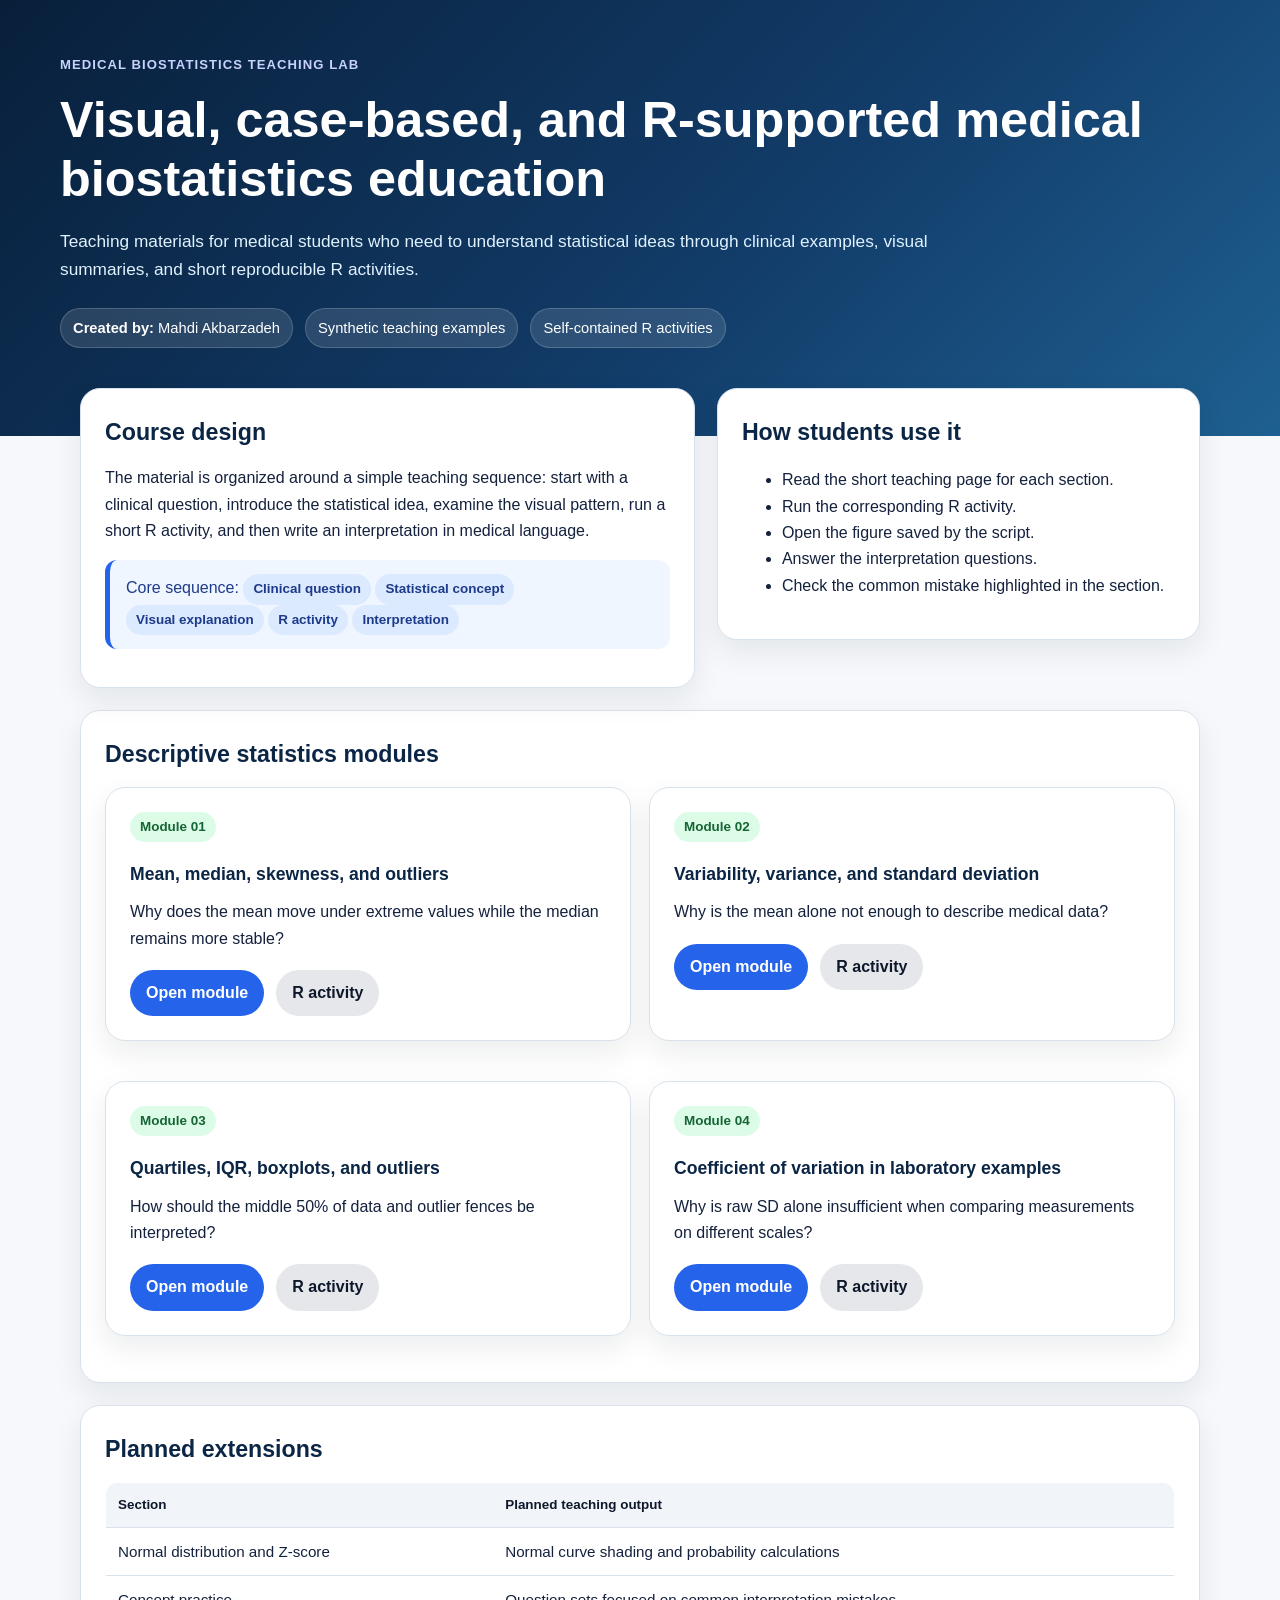
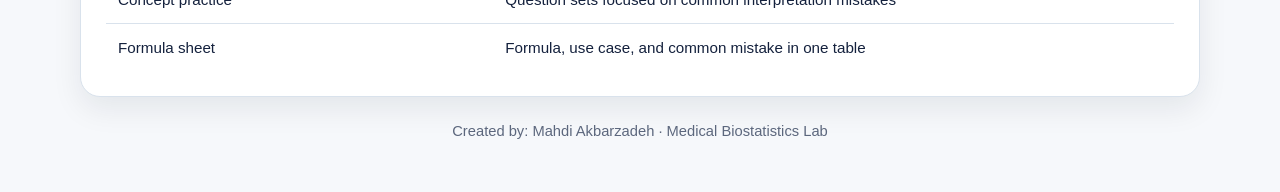
==== index.html @ 4bde13b7 "Initial medical biostatistics teaching lab" ====
<!doctype html>
<html lang="en">
<head>
  <meta charset="utf-8">
  <title>Medical Biostatistics Lab</title>
  <meta name="viewport" content="width=device-width, initial-scale=1">
  <link rel="stylesheet" href="assets/css/style.css">
</head>
<body>
  <header class="hero">
    <div class="hero-inner">
      <div class="eyebrow">Medical Biostatistics Teaching Lab</div>
      <h1>Visual, case-based, and R-supported medical biostatistics education</h1>
      <p class="subtitle">
        Teaching materials for medical students who need to understand statistical ideas through
        clinical examples, visual summaries, and short reproducible R activities.
      </p>
      <div class="meta">
        <div class="meta-item"><strong>Created by:</strong> Mahdi Akbarzadeh</div>
        <div class="meta-item">Synthetic teaching examples</div>
        <div class="meta-item">Self-contained R activities</div>
      </div>
    </div>
  </header>

  <main class="container">
    <section class="grid">
      <div class="card">
        <h2>Course design</h2>
        <p>
          The material is organized around a simple teaching sequence: start with a clinical question,
          introduce the statistical idea, examine the visual pattern, run a short R activity, and then write
          an interpretation in medical language.
        </p>
        <div class="note">
          Core sequence:
          <span class="badge badge-blue">Clinical question</span>
          <span class="badge badge-blue">Statistical concept</span>
          <span class="badge badge-blue">Visual explanation</span>
          <span class="badge badge-blue">R activity</span>
          <span class="badge badge-blue">Interpretation</span>
        </div>
      </div>

      <aside class="card">
        <h2>How students use it</h2>
        <ul>
          <li>Read the short teaching page for each section.</li>
          <li>Run the corresponding R activity.</li>
          <li>Open the figure saved by the script.</li>
          <li>Answer the interpretation questions.</li>
          <li>Check the common mistake highlighted in the section.</li>
        </ul>
      </aside>
    </section>

    <section class="section">
      <h2>Descriptive statistics modules</h2>
      <div class="module-grid">
        <div class="card">
          <span class="badge badge-green">Module 01</span>
          <h3>Mean, median, skewness, and outliers</h3>
          <p>Why does the mean move under extreme values while the median remains more stable?</p>
          <div class="button-row">
            <a class="button" href="modules/01-mean-median-skewness/index.html">Open module</a>
            <a class="button button-secondary" href="r-labs/lab-01-mean-median-skewness/activity.R">R activity</a>
          </div>
        </div>

        <div class="card">
          <span class="badge badge-green">Module 02</span>
          <h3>Variability, variance, and standard deviation</h3>
          <p>Why is the mean alone not enough to describe medical data?</p>
          <div class="button-row">
            <a class="button" href="modules/02-variability-standard-deviation/index.html">Open module</a>
            <a class="button button-secondary" href="r-labs/lab-02-variability-standard-deviation/activity.R">R activity</a>
          </div>
        </div>

        <div class="card">
          <span class="badge badge-green">Module 03</span>
          <h3>Quartiles, IQR, boxplots, and outliers</h3>
          <p>How should the middle 50% of data and outlier fences be interpreted?</p>
          <div class="button-row">
            <a class="button" href="modules/03-quartiles-iqr-boxplot/index.html">Open module</a>
            <a class="button button-secondary" href="r-labs/lab-03-quartiles-iqr-boxplot/activity.R">R activity</a>
          </div>
        </div>

        <div class="card">
          <span class="badge badge-green">Module 04</span>
          <h3>Coefficient of variation in laboratory examples</h3>
          <p>Why is raw SD alone insufficient when comparing measurements on different scales?</p>
          <div class="button-row">
            <a class="button" href="modules/04-coefficient-of-variation/index.html">Open module</a>
            <a class="button button-secondary" href="r-labs/lab-04-coefficient-of-variation/activity.R">R activity</a>
          </div>
        </div>
      </div>
    </section>

    <section class="section">
      <h2>Planned extensions</h2>
      <table>
        <thead>
          <tr>
            <th>Section</th>
            <th>Planned teaching output</th>
          </tr>
        </thead>
        <tbody>
          <tr>
            <td>Normal distribution and Z-score</td>
            <td>Normal curve shading and probability calculations</td>
          </tr>
          <tr>
            <td>Concept practice</td>
            <td>Question sets focused on common interpretation mistakes</td>
          </tr>
          <tr>
            <td>Formula sheet</td>
            <td>Formula, use case, and common mistake in one table</td>
          </tr>
        </tbody>
      </table>
    </section>

    <div class="footer">
      Created by: Mahdi Akbarzadeh · Medical Biostatistics Lab
    </div>
  </main>
</body>
</html>
---- assets/css/style.css ----
:root {
  --bg: #f6f8fb;
  --panel: #ffffff;
  --ink: #14213d;
  --muted: #5c677d;
  --line: #d9e2ec;
  --navy: #0b2545;
  --blue: #2563eb;
  --blue-dark: #1e40af;
  --green: #166534;
  --amber: #92400e;
  --red: #991b1b;
  --green-bg: #dcfce7;
  --amber-bg: #fef3c7;
  --red-bg: #fee2e2;
  --shadow: 0 12px 30px rgba(15, 23, 42, 0.08);
}

* { box-sizing: border-box; }

body {
  margin: 0;
  font-family: -apple-system, BlinkMacSystemFont, "Segoe UI", Roboto, Arial, sans-serif;
  color: var(--ink);
  background: var(--bg);
  line-height: 1.65;
  direction: ltr;
  text-align: left;
}

a { color: var(--blue); text-decoration: none; }
a:hover { color: var(--blue-dark); text-decoration: underline; }

.hero {
  background: linear-gradient(135deg, #081f3a 0%, #123c69 58%, #1e6091 100%);
  color: white;
  padding: 54px 32px 88px;
}

.hero-inner { max-width: 1160px; margin: 0 auto; }

.eyebrow {
  letter-spacing: 0.08em;
  text-transform: uppercase;
  font-size: 0.82rem;
  color: #c7d2fe;
  font-weight: 800;
  margin-bottom: 14px;
}

h1 {
  margin: 0;
  font-size: clamp(2rem, 4vw, 3.15rem);
  line-height: 1.18;
  font-weight: 850;
}

.subtitle {
  max-width: 920px;
  margin: 18px 0 0;
  color: #e0f2fe;
  font-size: 1.08rem;
}

.meta { display: flex; flex-wrap: wrap; gap: 12px; margin-top: 24px; }

.meta-item {
  background: rgba(255,255,255,0.12);
  border: 1px solid rgba(255,255,255,0.18);
  border-radius: 999px;
  padding: 7px 12px;
  font-size: 0.92rem;
}

.container { max-width: 1160px; margin: -48px auto 48px; padding: 0 20px; }

.card, .section {
  background: var(--panel);
  border: 1px solid var(--line);
  border-radius: 20px;
  box-shadow: var(--shadow);
  padding: 24px;
  margin-bottom: 22px;
}

.grid { display: grid; grid-template-columns: 1.12fr 0.88fr; gap: 22px; align-items: start; }
.module-grid { display: grid; grid-template-columns: repeat(2, minmax(0, 1fr)); gap: 18px; }

h2 { margin: 0 0 14px; font-size: 1.45rem; color: var(--navy); }
h3 { margin: 18px 0 10px; color: var(--navy); font-size: 1.1rem; }
p { margin-top: 0; }

.badge {
  display: inline-flex;
  align-items: center;
  border-radius: 999px;
  padding: 4px 10px;
  font-size: 0.84rem;
  font-weight: 800;
  white-space: nowrap;
}

.badge-blue { color: #1e3a8a; background: #dbeafe; }
.badge-green { color: var(--green); background: var(--green-bg); }
.badge-amber { color: var(--amber); background: var(--amber-bg); }
.badge-red { color: var(--red); background: var(--red-bg); }

.button-row { display: flex; flex-wrap: wrap; gap: 12px; margin-top: 18px; }

.button {
  display: inline-block;
  border-radius: 999px;
  padding: 10px 16px;
  font-weight: 800;
  background: var(--blue);
  color: white;
  text-decoration: none;
}

.button:hover { background: var(--blue-dark); color: white; text-decoration: none; }
.button-secondary { background: #e5e7eb; color: #0f172a; }
.button-secondary:hover { background: #cbd5e1; color: #0f172a; }

.callout {
  border-left: 5px solid #f59e0b;
  background: #fffbeb;
  padding: 14px 16px;
  border-radius: 12px;
  color: #78350f;
  margin: 14px 0;
}

.note {
  border-left: 5px solid #2563eb;
  background: #eff6ff;
  padding: 14px 16px;
  border-radius: 12px;
  color: #1e3a8a;
  margin: 14px 0;
}

table {
  border-collapse: collapse;
  width: 100%;
  overflow: hidden;
  border-radius: 12px;
  border: 1px solid var(--line);
  font-size: 0.95rem;
}

th, td {
  padding: 11px 12px;
  border-bottom: 1px solid var(--line);
  vertical-align: top;
  text-align: left;
}

th { background: #f1f5f9; color: #0f172a; font-size: 0.84rem; font-weight: 800; }
tr:last-child td { border-bottom: none; }

pre, code {
  direction: ltr;
  text-align: left;
  font-family: ui-monospace, SFMono-Regular, Menlo, Consolas, "Liberation Mono", monospace;
}

pre {
  background: #0f172a;
  color: #e5e7eb;
  padding: 16px;
  border-radius: 14px;
  overflow-x: auto;
  font-size: 0.9rem;
  line-height: 1.55;
}

code { background: #eef2f7; padding: 2px 5px; border-radius: 6px; }
pre code { background: transparent; padding: 0; }

.visual-panel {
  background: #ffffff;
  border: 1px solid var(--line);
  border-radius: 16px;
  padding: 14px;
  margin: 12px 0;
  overflow-x: auto;
}

svg { max-width: 100%; height: auto; }

.footer {
  text-align: center;
  color: var(--muted);
  font-size: 0.92rem;
  margin-top: 22px;
}

@media (max-width: 900px) {
  .grid, .module-grid { grid-template-columns: 1fr; }
  .hero { padding: 34px 24px 78px; }
}
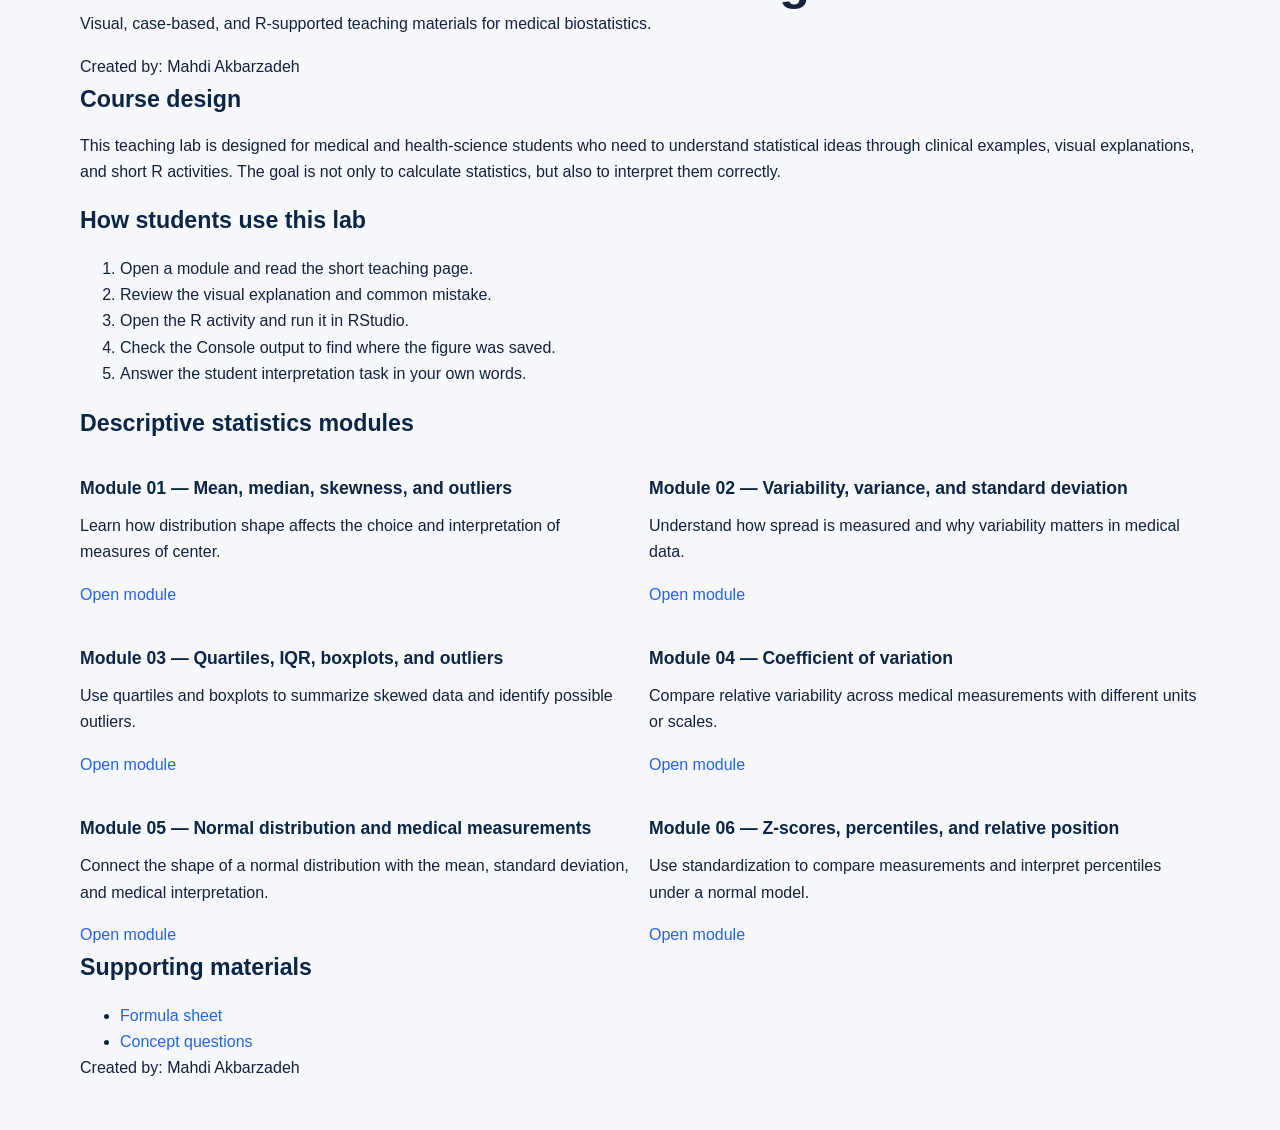
==== commit dab167fa: "Add files via upload" ====
--- a/index.html
+++ b/index.html
@@ -1,133 +1,97 @@
-<!doctype html>
+<!DOCTYPE html>
 <html lang="en">
 <head>
   <meta charset="utf-8">
-  <title>Medical Biostatistics Lab</title>
   <meta name="viewport" content="width=device-width, initial-scale=1">
+  <title>Medical Biostatistics Teaching Lab</title>
+  <meta name="description" content="Visual, case-based, and R-supported teaching materials for medical biostatistics.">
   <link rel="stylesheet" href="assets/css/style.css">
 </head>
 <body>
-  <header class="hero">
-    <div class="hero-inner">
-      <div class="eyebrow">Medical Biostatistics Teaching Lab</div>
-      <h1>Visual, case-based, and R-supported medical biostatistics education</h1>
-      <p class="subtitle">
-        Teaching materials for medical students who need to understand statistical ideas through
-        clinical examples, visual summaries, and short reproducible R activities.
-      </p>
-      <div class="meta">
-        <div class="meta-item"><strong>Created by:</strong> Mahdi Akbarzadeh</div>
-        <div class="meta-item">Synthetic teaching examples</div>
-        <div class="meta-item">Self-contained R activities</div>
-      </div>
+  <header class="site-header">
+    <div class="container">
+      <h1>Medical Biostatistics Teaching Lab</h1>
+      <p class="lead">Visual, case-based, and R-supported teaching materials for medical biostatistics.</p>
+      <p class="small">Created by: Mahdi Akbarzadeh</p>
     </div>
   </header>
 
   <main class="container">
-    <section class="grid">
-      <div class="card">
-        <h2>Course design</h2>
-        <p>
-          The material is organized around a simple teaching sequence: start with a clinical question,
-          introduce the statistical idea, examine the visual pattern, run a short R activity, and then write
-          an interpretation in medical language.
-        </p>
-        <div class="note">
-          Core sequence:
-          <span class="badge badge-blue">Clinical question</span>
-          <span class="badge badge-blue">Statistical concept</span>
-          <span class="badge badge-blue">Visual explanation</span>
-          <span class="badge badge-blue">R activity</span>
-          <span class="badge badge-blue">Interpretation</span>
-        </div>
-      </div>
-
-      <aside class="card">
-        <h2>How students use it</h2>
-        <ul>
-          <li>Read the short teaching page for each section.</li>
-          <li>Run the corresponding R activity.</li>
-          <li>Open the figure saved by the script.</li>
-          <li>Answer the interpretation questions.</li>
-          <li>Check the common mistake highlighted in the section.</li>
-        </ul>
-      </aside>
+    <section class="intro">
+      <h2>Course design</h2>
+      <p>
+        This teaching lab is designed for medical and health-science students who need to understand
+        statistical ideas through clinical examples, visual explanations, and short R activities.
+        The goal is not only to calculate statistics, but also to interpret them correctly.
+      </p>
     </section>
 
-    <section class="section">
+    <section class="how-to-use">
+      <h2>How students use this lab</h2>
+      <ol>
+        <li>Open a module and read the short teaching page.</li>
+        <li>Review the visual explanation and common mistake.</li>
+        <li>Open the R activity and run it in RStudio.</li>
+        <li>Check the Console output to find where the figure was saved.</li>
+        <li>Answer the student interpretation task in your own words.</li>
+      </ol>
+    </section>
+
+    <section class="modules">
       <h2>Descriptive statistics modules</h2>
+
       <div class="module-grid">
-        <div class="card">
-          <span class="badge badge-green">Module 01</span>
-          <h3>Mean, median, skewness, and outliers</h3>
-          <p>Why does the mean move under extreme values while the median remains more stable?</p>
-          <div class="button-row">
-            <a class="button" href="modules/01-mean-median-skewness/index.html">Open module</a>
-            <a class="button button-secondary" href="r-labs/lab-01-mean-median-skewness/activity.R">R activity</a>
-          </div>
-        </div>
+        <article class="module-card">
+          <h3>Module 01 — Mean, median, skewness, and outliers</h3>
+          <p>Learn how distribution shape affects the choice and interpretation of measures of center.</p>
+          <a href="modules/01-mean-median-skewness/">Open module</a>
+        </article>
 
-        <div class="card">
-          <span class="badge badge-green">Module 02</span>
-          <h3>Variability, variance, and standard deviation</h3>
-          <p>Why is the mean alone not enough to describe medical data?</p>
-          <div class="button-row">
-            <a class="button" href="modules/02-variability-standard-deviation/index.html">Open module</a>
-            <a class="button button-secondary" href="r-labs/lab-02-variability-standard-deviation/activity.R">R activity</a>
-          </div>
-        </div>
+        <article class="module-card">
+          <h3>Module 02 — Variability, variance, and standard deviation</h3>
+          <p>Understand how spread is measured and why variability matters in medical data.</p>
+          <a href="modules/02-variability-standard-deviation/">Open module</a>
+        </article>
 
-        <div class="card">
-          <span class="badge badge-green">Module 03</span>
-          <h3>Quartiles, IQR, boxplots, and outliers</h3>
-          <p>How should the middle 50% of data and outlier fences be interpreted?</p>
-          <div class="button-row">
-            <a class="button" href="modules/03-quartiles-iqr-boxplot/index.html">Open module</a>
-            <a class="button button-secondary" href="r-labs/lab-03-quartiles-iqr-boxplot/activity.R">R activity</a>
-          </div>
-        </div>
+        <article class="module-card">
+          <h3>Module 03 — Quartiles, IQR, boxplots, and outliers</h3>
+          <p>Use quartiles and boxplots to summarize skewed data and identify possible outliers.</p>
+          <a href="modules/03-quartiles-iqr-boxplot/">Open module</a>
+        </article>
 
-        <div class="card">
-          <span class="badge badge-green">Module 04</span>
-          <h3>Coefficient of variation in laboratory examples</h3>
-          <p>Why is raw SD alone insufficient when comparing measurements on different scales?</p>
-          <div class="button-row">
-            <a class="button" href="modules/04-coefficient-of-variation/index.html">Open module</a>
-            <a class="button button-secondary" href="r-labs/lab-04-coefficient-of-variation/activity.R">R activity</a>
-          </div>
-        </div>
+        <article class="module-card">
+          <h3>Module 04 — Coefficient of variation</h3>
+          <p>Compare relative variability across medical measurements with different units or scales.</p>
+          <a href="modules/04-coefficient-of-variation/">Open module</a>
+        </article>
+
+        <article class="module-card">
+          <h3>Module 05 — Normal distribution and medical measurements</h3>
+          <p>Connect the shape of a normal distribution with the mean, standard deviation, and medical interpretation.</p>
+          <a href="modules/05-normal-distribution/">Open module</a>
+        </article>
+
+        <article class="module-card">
+          <h3>Module 06 — Z-scores, percentiles, and relative position</h3>
+          <p>Use standardization to compare measurements and interpret percentiles under a normal model.</p>
+          <a href="modules/06-z-score-percentiles/">Open module</a>
+        </article>
       </div>
     </section>
 
-    <section class="section">
-      <h2>Planned extensions</h2>
-      <table>
-        <thead>
-          <tr>
-            <th>Section</th>
-            <th>Planned teaching output</th>
-          </tr>
-        </thead>
-        <tbody>
-          <tr>
-            <td>Normal distribution and Z-score</td>
-            <td>Normal curve shading and probability calculations</td>
-          </tr>
-          <tr>
-            <td>Concept practice</td>
-            <td>Question sets focused on common interpretation mistakes</td>
-          </tr>
-          <tr>
-            <td>Formula sheet</td>
-            <td>Formula, use case, and common mistake in one table</td>
-          </tr>
-        </tbody>
-      </table>
+    <section class="supporting-materials">
+      <h2>Supporting materials</h2>
+      <ul>
+        <li><a href="formula-sheet/">Formula sheet</a></li>
+        <li><a href="practice/concept-questions.html">Concept questions</a></li>
+      </ul>
     </section>
+  </main>
 
-    <div class="footer">
-      Created by: Mahdi Akbarzadeh · Medical Biostatistics Lab
+  <footer class="site-footer">
+    <div class="container">
+      <p>Created by: Mahdi Akbarzadeh</p>
     </div>
-  </main>
+  </footer>
 </body>
 </html>
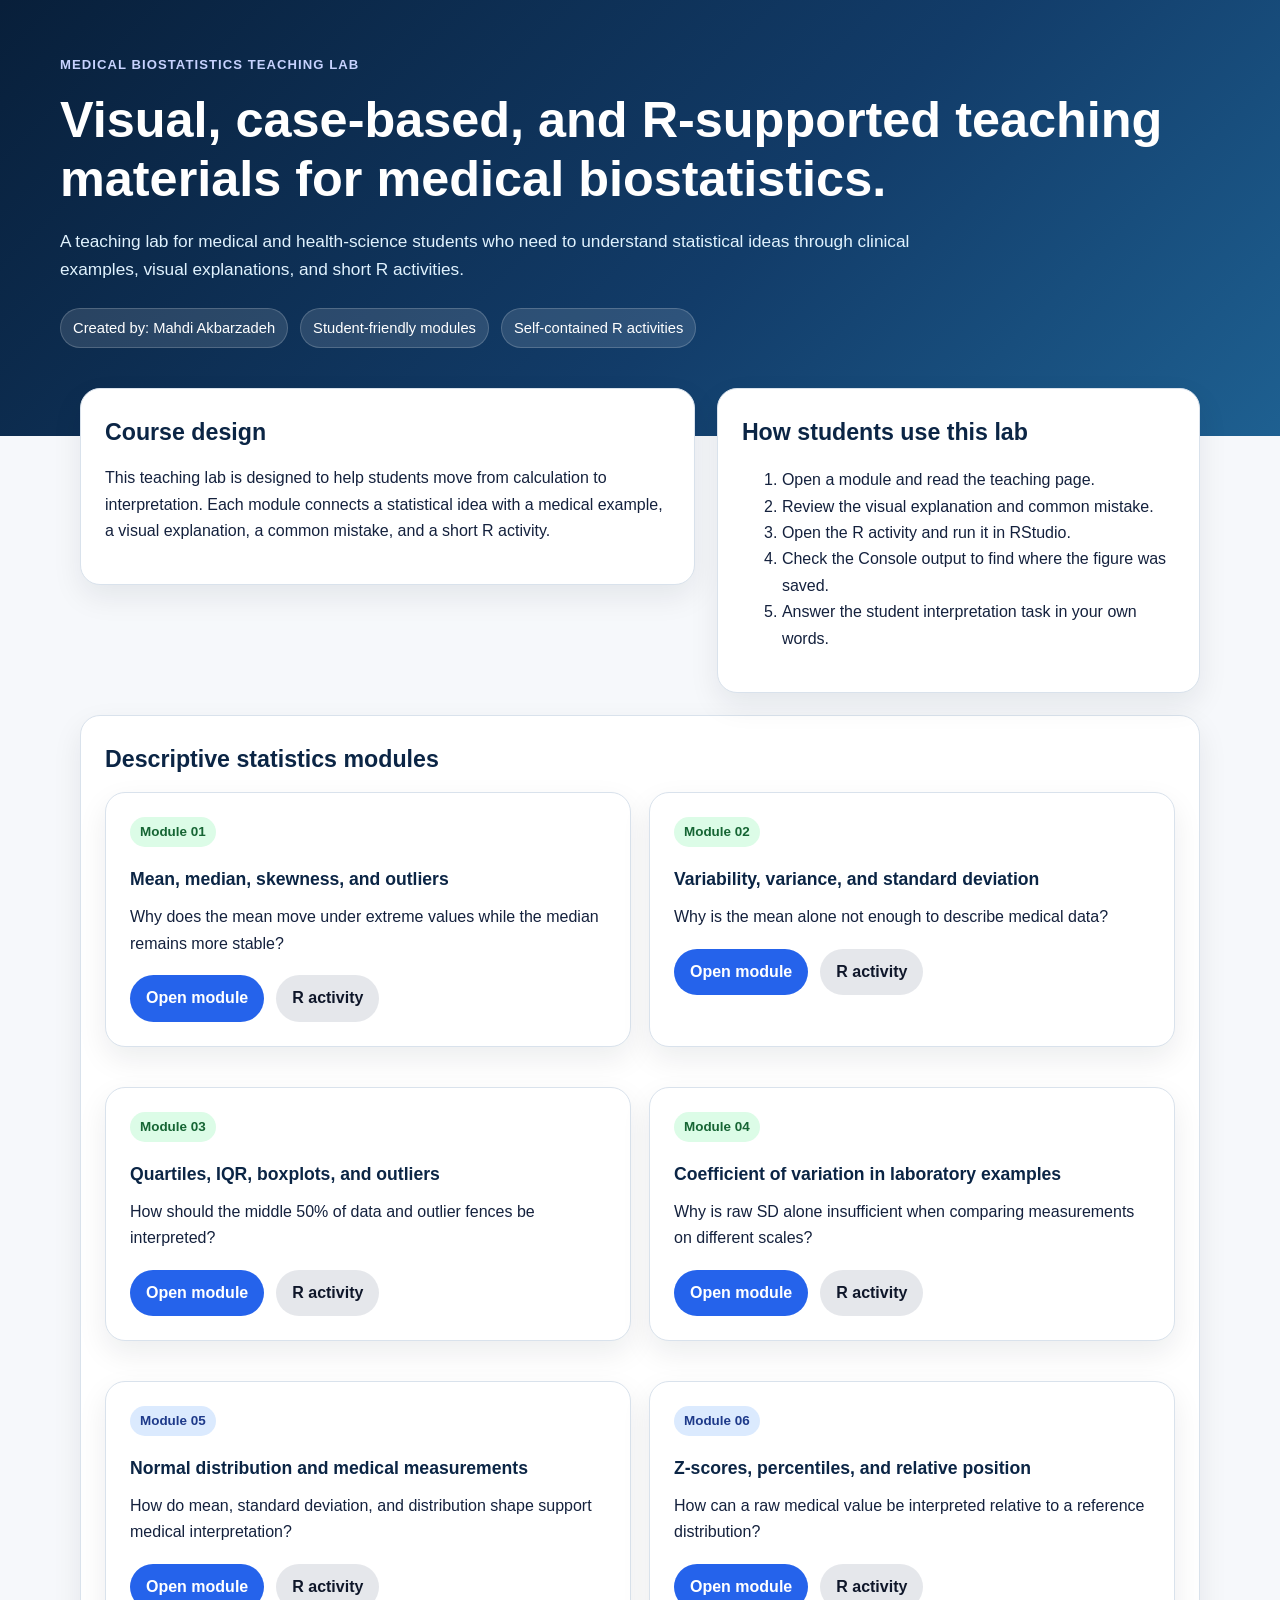
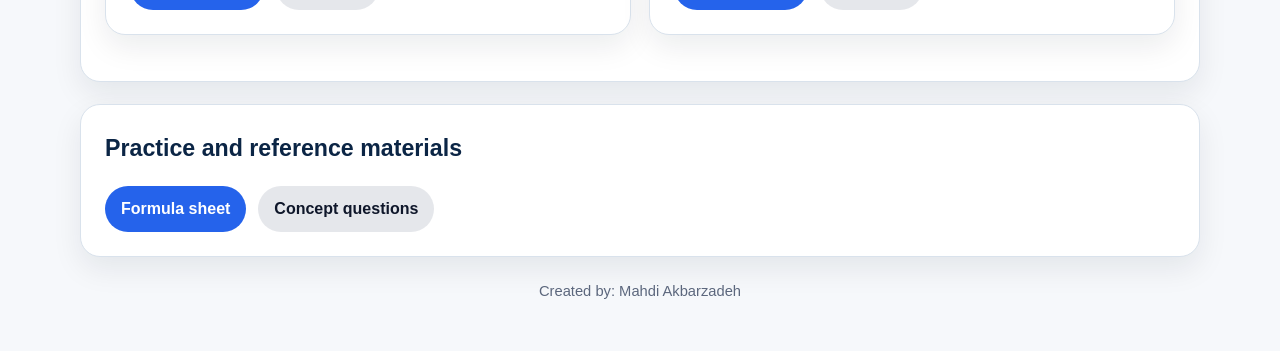
==== commit ebedcd89: "Add files via upload" ====
--- a/index.html
+++ b/index.html
@@ -8,90 +8,122 @@
   <link rel="stylesheet" href="assets/css/style.css">
 </head>
 <body>
-  <header class="site-header">
-    <div class="container">
-      <h1>Medical Biostatistics Teaching Lab</h1>
-      <p class="lead">Visual, case-based, and R-supported teaching materials for medical biostatistics.</p>
-      <p class="small">Created by: Mahdi Akbarzadeh</p>
+  <header class="hero">
+    <div class="hero-inner">
+      <div class="eyebrow">Medical Biostatistics Teaching Lab</div>
+      <h1>Visual, case-based, and R-supported teaching materials for medical biostatistics.</h1>
+      <p class="subtitle">
+        A teaching lab for medical and health-science students who need to understand statistical
+        ideas through clinical examples, visual explanations, and short R activities.
+      </p>
+      <div class="meta">
+        <span class="meta-item">Created by: Mahdi Akbarzadeh</span>
+        <span class="meta-item">Student-friendly modules</span>
+        <span class="meta-item">Self-contained R activities</span>
+      </div>
     </div>
   </header>
 
   <main class="container">
-    <section class="intro">
-      <h2>Course design</h2>
-      <p>
-        This teaching lab is designed for medical and health-science students who need to understand
-        statistical ideas through clinical examples, visual explanations, and short R activities.
-        The goal is not only to calculate statistics, but also to interpret them correctly.
-      </p>
+    <section class="grid">
+      <div class="card">
+        <h2>Course design</h2>
+        <p>
+          This teaching lab is designed to help students move from calculation to interpretation.
+          Each module connects a statistical idea with a medical example, a visual explanation,
+          a common mistake, and a short R activity.
+        </p>
+      </div>
+
+      <div class="card">
+        <h2>How students use this lab</h2>
+        <ol>
+          <li>Open a module and read the teaching page.</li>
+          <li>Review the visual explanation and common mistake.</li>
+          <li>Open the R activity and run it in RStudio.</li>
+          <li>Check the Console output to find where the figure was saved.</li>
+          <li>Answer the student interpretation task in your own words.</li>
+        </ol>
+      </div>
     </section>
 
-    <section class="how-to-use">
-      <h2>How students use this lab</h2>
-      <ol>
-        <li>Open a module and read the short teaching page.</li>
-        <li>Review the visual explanation and common mistake.</li>
-        <li>Open the R activity and run it in RStudio.</li>
-        <li>Check the Console output to find where the figure was saved.</li>
-        <li>Answer the student interpretation task in your own words.</li>
-      </ol>
-    </section>
-
-    <section class="modules">
+    <section class="section">
       <h2>Descriptive statistics modules</h2>
 
       <div class="module-grid">
-        <article class="module-card">
-          <h3>Module 01 — Mean, median, skewness, and outliers</h3>
-          <p>Learn how distribution shape affects the choice and interpretation of measures of center.</p>
-          <a href="modules/01-mean-median-skewness/">Open module</a>
+        <article class="card">
+          <span class="badge badge-green">Module 01</span>
+          <h3>Mean, median, skewness, and outliers</h3>
+          <p>Why does the mean move under extreme values while the median remains more stable?</p>
+          <div class="button-row">
+            <a class="button" href="modules/01-mean-median-skewness/">Open module</a>
+            <a class="button button-secondary" href="r-labs/lab-01-mean-median-skewness/activity.R">R activity</a>
+          </div>
         </article>
 
-        <article class="module-card">
-          <h3>Module 02 — Variability, variance, and standard deviation</h3>
-          <p>Understand how spread is measured and why variability matters in medical data.</p>
-          <a href="modules/02-variability-standard-deviation/">Open module</a>
+        <article class="card">
+          <span class="badge badge-green">Module 02</span>
+          <h3>Variability, variance, and standard deviation</h3>
+          <p>Why is the mean alone not enough to describe medical data?</p>
+          <div class="button-row">
+            <a class="button" href="modules/02-variability-standard-deviation/">Open module</a>
+            <a class="button button-secondary" href="r-labs/lab-02-variability-standard-deviation/activity.R">R activity</a>
+          </div>
         </article>
 
-        <article class="module-card">
-          <h3>Module 03 — Quartiles, IQR, boxplots, and outliers</h3>
-          <p>Use quartiles and boxplots to summarize skewed data and identify possible outliers.</p>
-          <a href="modules/03-quartiles-iqr-boxplot/">Open module</a>
+        <article class="card">
+          <span class="badge badge-green">Module 03</span>
+          <h3>Quartiles, IQR, boxplots, and outliers</h3>
+          <p>How should the middle 50% of data and outlier fences be interpreted?</p>
+          <div class="button-row">
+            <a class="button" href="modules/03-quartiles-iqr-boxplot/">Open module</a>
+            <a class="button button-secondary" href="r-labs/lab-03-quartiles-iqr-boxplot/activity.R">R activity</a>
+          </div>
         </article>
 
-        <article class="module-card">
-          <h3>Module 04 — Coefficient of variation</h3>
-          <p>Compare relative variability across medical measurements with different units or scales.</p>
-          <a href="modules/04-coefficient-of-variation/">Open module</a>
+        <article class="card">
+          <span class="badge badge-green">Module 04</span>
+          <h3>Coefficient of variation in laboratory examples</h3>
+          <p>Why is raw SD alone insufficient when comparing measurements on different scales?</p>
+          <div class="button-row">
+            <a class="button" href="modules/04-coefficient-of-variation/">Open module</a>
+            <a class="button button-secondary" href="r-labs/lab-04-coefficient-of-variation/activity.R">R activity</a>
+          </div>
         </article>
 
-        <article class="module-card">
-          <h3>Module 05 — Normal distribution and medical measurements</h3>
-          <p>Connect the shape of a normal distribution with the mean, standard deviation, and medical interpretation.</p>
-          <a href="modules/05-normal-distribution/">Open module</a>
+        <article class="card">
+          <span class="badge badge-blue">Module 05</span>
+          <h3>Normal distribution and medical measurements</h3>
+          <p>How do mean, standard deviation, and distribution shape support medical interpretation?</p>
+          <div class="button-row">
+            <a class="button" href="modules/05-normal-distribution/">Open module</a>
+            <a class="button button-secondary" href="r-labs/lab-05-normal-distribution/activity.R">R activity</a>
+          </div>
         </article>
 
-        <article class="module-card">
-          <h3>Module 06 — Z-scores, percentiles, and relative position</h3>
-          <p>Use standardization to compare measurements and interpret percentiles under a normal model.</p>
-          <a href="modules/06-z-score-percentiles/">Open module</a>
+        <article class="card">
+          <span class="badge badge-blue">Module 06</span>
+          <h3>Z-scores, percentiles, and relative position</h3>
+          <p>How can a raw medical value be interpreted relative to a reference distribution?</p>
+          <div class="button-row">
+            <a class="button" href="modules/06-z-score-percentiles/">Open module</a>
+            <a class="button button-secondary" href="r-labs/lab-06-z-score-percentiles/activity.R">R activity</a>
+          </div>
         </article>
       </div>
     </section>
 
-    <section class="supporting-materials">
-      <h2>Supporting materials</h2>
-      <ul>
-        <li><a href="formula-sheet/">Formula sheet</a></li>
-        <li><a href="practice/concept-questions.html">Concept questions</a></li>
-      </ul>
+    <section class="section">
+      <h2>Practice and reference materials</h2>
+      <div class="button-row">
+        <a class="button" href="formula-sheet/">Formula sheet</a>
+        <a class="button button-secondary" href="practice/concept-questions.html">Concept questions</a>
+      </div>
     </section>
+
+    <div class="footer">
+      Created by: Mahdi Akbarzadeh
+    </div>
   </main>
-
-  <footer class="site-footer">
-    <div class="container">
-      <p>Created by: Mahdi Akbarzadeh</p>
-    </div>
-  </footer>
 </body>
 </html>
